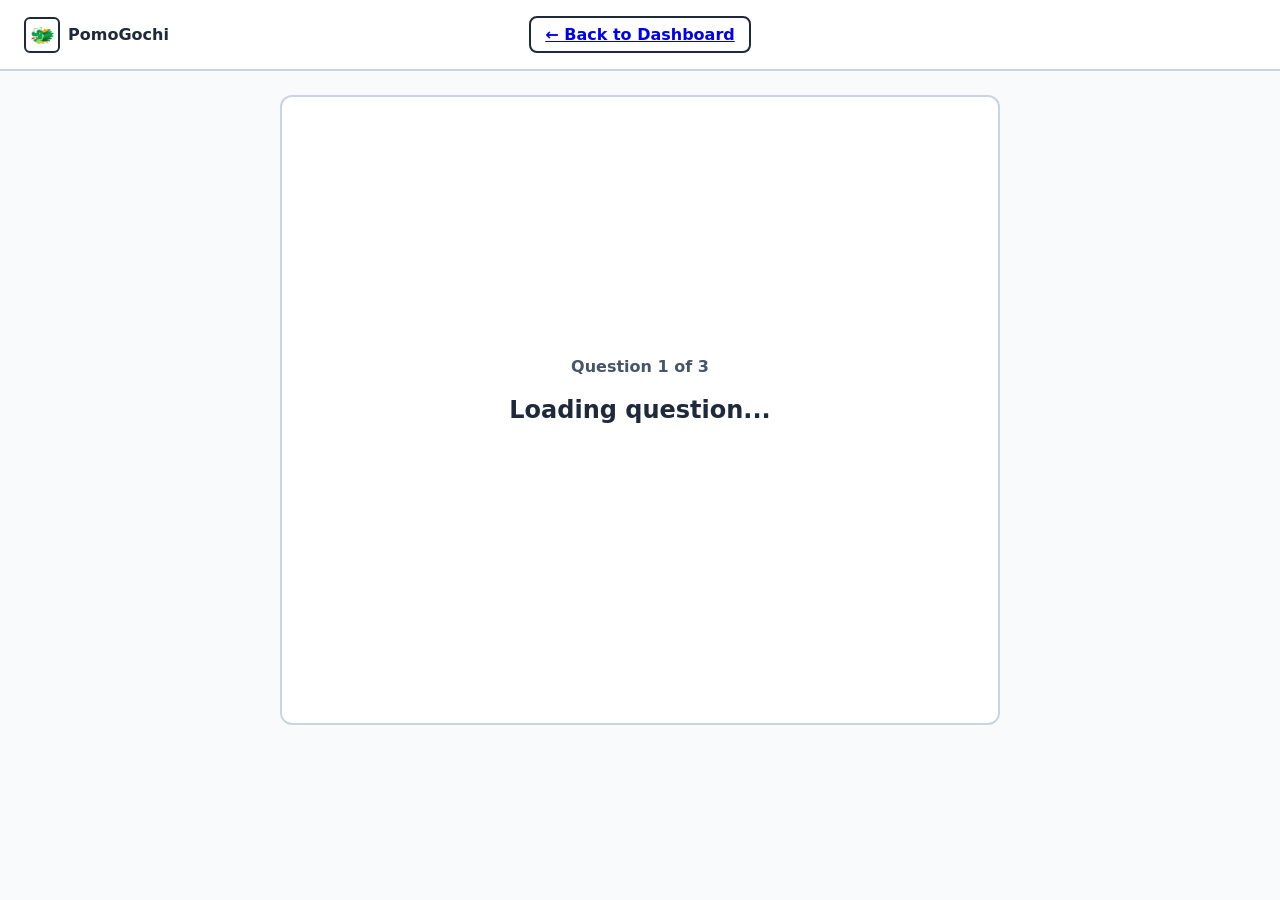
==== app.html @ fbefe9fd "added content in app.html" ====
<!DOCTYPE html>
<html lang="en">
<head>
  <meta charset="UTF-8">
  <meta name="viewport" content="width=device-width, initial-scale=1.0">
  <title>PomoGochi - Quiz</title>
  <link rel="stylesheet" href="styles.css">
</head>
<body>
  <header class="navbar">
    <div class="brand">
      <span class="logo-box" aria-hidden="true">🐲</span>
      <span class="brand-name">PomoGochi</span>
    </div>
    <nav class="nav-links" aria-label="Quiz Navigation">
      <a href="index.html" class="nav-btn">← Back to Dashboard</a>
    </nav>
  </header>

  <main class="main-frame">
    <section id="quiz-box" class="quiz-box">
      <p id="question-counter" class="stage-label">Question 1 of 3</p>
      <h2 id="question-text">Loading question...</h2>
      <div id="choices-container" class="choices-list"></div>
      <p id="quiz-feedback" class="stage-label" aria-live="polite"></p>
    </section>
  </main>

  <script src="script.js"></script>
</body>
</html>
---- styles.css ----
* {
  box-sizing: border-box;
  margin: 0;
  padding: 0;
}

body {
  font-family: system-ui, -apple-system, sans-serif;
  background-color: #f8fafc;
  color: #1e293b;
  min-height: 100vh;
}

/* Top Navigation Bar */
.navbar {
  display: grid;
  grid-template-columns: 1fr auto 1fr;
  align-items: center;
  gap: 0.75rem;
  padding: 1rem 1.5rem;
  background-color: #ffffff;
  border-bottom: 2px solid #cbd5e1;
}

.brand {
  display: flex;
  align-items: center;
  gap: 0.5rem;
  font-weight: 700;
  justify-self: start;
}

.logo-box {
  display: inline-flex;
  justify-content: center;
  align-items: center;
  width: 36px;
  height: 36px;
  border: 2px solid #1e293b;
  border-radius: 6px;
  font-size: 1.25rem;
}

.nav-links {
  display: flex;
  gap: 0.5rem;
  justify-self: center;
}

.nav-btn {
  padding: 0.45rem 0.9rem;
  background-color: #ffffff;
  border: 2px solid #1e293b;
  border-radius: 8px;
  font-weight: 600;
  cursor: pointer;
}

.nav-btn.active {
  background-color: #4f46e5;
  border-color: #4f46e5;
  color: #ffffff;
}

/* Main Content Frame */
.main-frame {
  max-width: 720px;
  min-height: 70vh;
  margin: 1.5rem auto;
  padding: 2rem 1.5rem;
  background-color: #ffffff;
  border: 2px solid #cbd5e1;
  border-radius: 12px;
  display: flex;
  flex-direction: column;
  justify-content: center;
}

.view {
  width: 100%;
}

.hidden {
  display: none;
}

/* Dashboard & Streak Views */
#dashboard-view,
#streak-view {
  display: flex;
  flex-direction: column;
  align-items: center;
  gap: 1.25rem;
  text-align: center;
}

#dashboard-view.hidden,
#streak-view.hidden {
  display: none;
}

.pet-display {
  font-size: 6rem;
  line-height: 1;
}

.stage-label {
  font-weight: 600;
  color: #475569;
}

.quiz-trigger {
  display: flex;
  flex-direction: column;
  align-items: center;
  gap: 0.4rem;
  text-decoration: none;
  color: #1e293b;
  font-weight: 700;
  margin-top: 0.5rem;
}

.plus-circle {
  display: inline-flex;
  justify-content: center;
  align-items: center;
  width: 56px;
  height: 56px;
  border: 2px solid #1e293b;
  border-radius: 50%;
  font-size: 1.75rem;
}

.quiz-trigger:hover .plus-circle {
  background-color: #4f46e5;
  border-color: #4f46e5;
  color: #ffffff;
}

.streak-box {
  padding: 0.85rem 1.5rem;
  border: 2px solid #1e293b;
  font-weight: 700;
  letter-spacing: 0.05em;
}

/* Progress View */
.progress-header {
  display: flex;
  align-items: center;
  gap: 1rem;
  margin-bottom: 1.5rem;
}

.pet-avatar-small {
  display: inline-flex;
  justify-content: center;
  align-items: center;
  width: 56px;
  height: 56px;
  border: 3px solid #1e293b;
  border-radius: 50%;
  font-size: 2rem;
}

.stat-badges {
  display: flex;
  flex-direction: column;
  align-items: flex-start;
  gap: 0.85rem;
}

.stat-badge {
  padding: 0.5rem 1rem;
  border: 2px solid #1e293b;
  font-weight: 600;
}
/* Quiz Page (app.html) */
.quiz-box {
  display: flex;
  flex-direction: column;
  align-items: center;
  gap: 1.25rem;
  text-align: center;
}

.choices-list {
  display: flex;
  flex-direction: column;
  gap: 0.75rem;
  width: 100%;
  max-width: 440px;
}

.choice-btn {
  width: 100%;
  padding: 0.75rem 1rem;
  background-color: #ffffff;
  border: 2px solid #1e293b;
  border-radius: 8px;
  font-size: 1rem;
  font-weight: 600;
  cursor: pointer;
}

.choice-btn:hover:not(:disabled) {
  background-color: #4f46e5;
  border-color: #4f46e5;
  color: #ffffff;
}
/* Mobile Screen Adjustments */
@media (max-width: 650px) {
  .navbar {
    display: flex;
    flex-direction: column;
    justify-content: center;
  }

  .brand {
    justify-self: center;
  }

  .main-frame {
    margin: 1rem;
    padding: 1.5rem 1rem;
  }
}
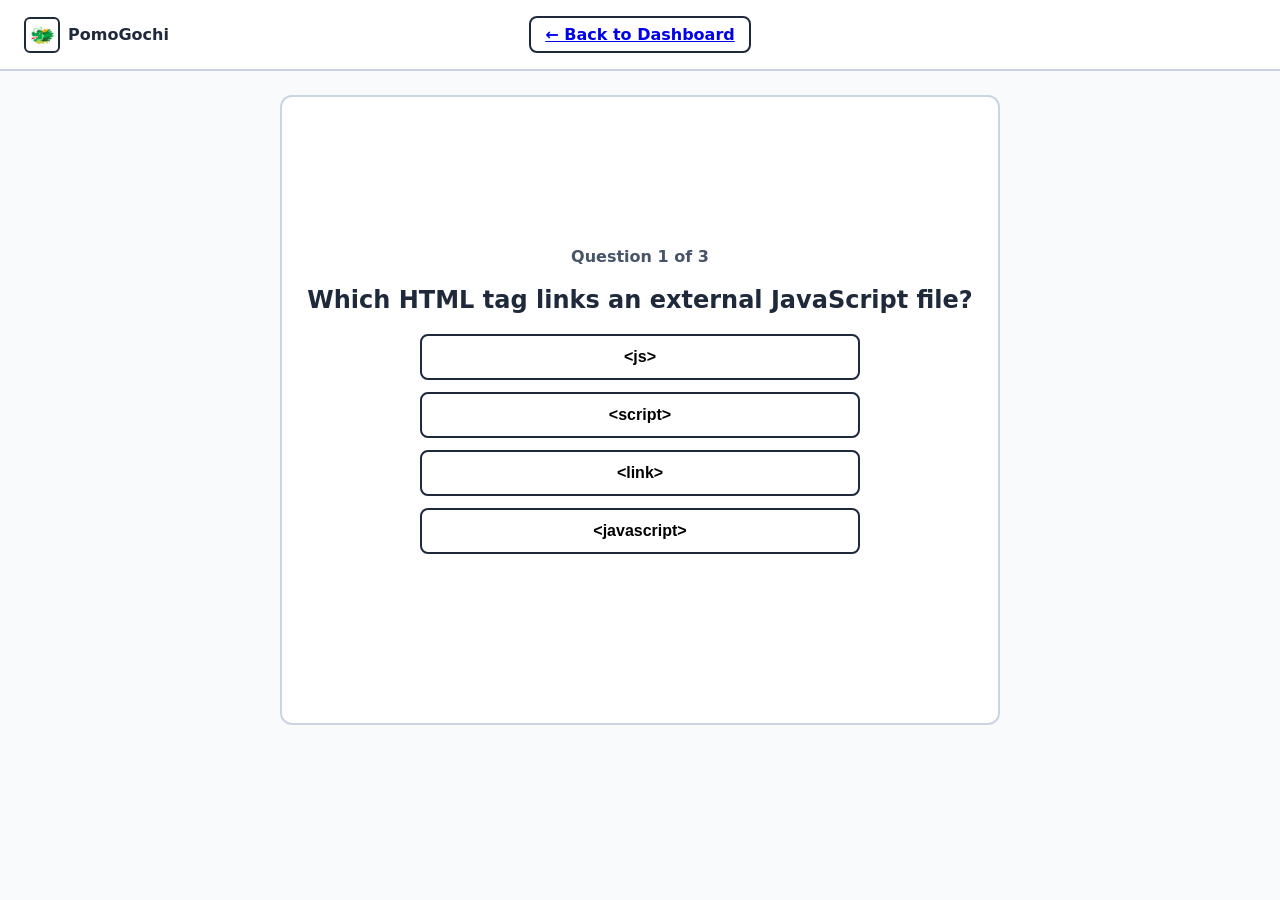
==== commit 7c9043a7: "added button id in app.html" ====
--- a/app.html
+++ b/app.html
@@ -23,6 +23,7 @@
       <h2 id="question-text">Loading question...</h2>
       <div id="choices-container" class="choices-list"></div>
       <p id="quiz-feedback" class="stage-label" aria-live="polite"></p>
+      <button id="next-btn" type="button" class="primary-btn hidden">Next Question →</button>
     </section>
   </main>
 
--- a/styles.css
+++ b/styles.css
@@ -192,7 +192,7 @@
   max-width: 440px;
 }
 
-.choice-btn {
+ .choice-btn {
   width: 100%;
   padding: 0.75rem 1rem;
   background-color: #ffffff;
@@ -224,4 +224,45 @@
     margin: 1rem;
     padding: 1.5rem 1rem;
   }
+}
+
+.choice-btn.correct {
+  background-color: #16a34a;
+  border-color: #15803d;
+  color: #ffffff;
+}
+
+.choice-btn.wrong {
+  background-color: #dc2626;
+  border-color: #b91c1c;
+  color: #ffffff;
+}
+
+.choice-btn:disabled {
+  cursor: not-allowed;
+}
+
+#next-btn {
+  margin-top: 1.25rem;
+  width: 100%;
+  padding: 0.85rem 1.25rem;
+  background-color: #7c3aed;
+  color: #ffffff;
+  border: none;
+  border-radius: 12px;
+  font-size: 1rem;
+  font-weight: 700;
+  cursor: pointer;
+  box-shadow: 0 4px 12px rgba(124, 58, 237, 0.25);
+  transition: transform 0.15s ease, background-color 0.2s ease, box-shadow 0.2s ease;
+}
+
+#next-btn:hover {
+  background-color: #6d28d9;
+  transform: translateY(-2px);
+  box-shadow: 0 6px 16px rgba(124, 58, 237, 0.35);
+}
+
+#next-btn:active {
+  transform: translateY(0);
 }
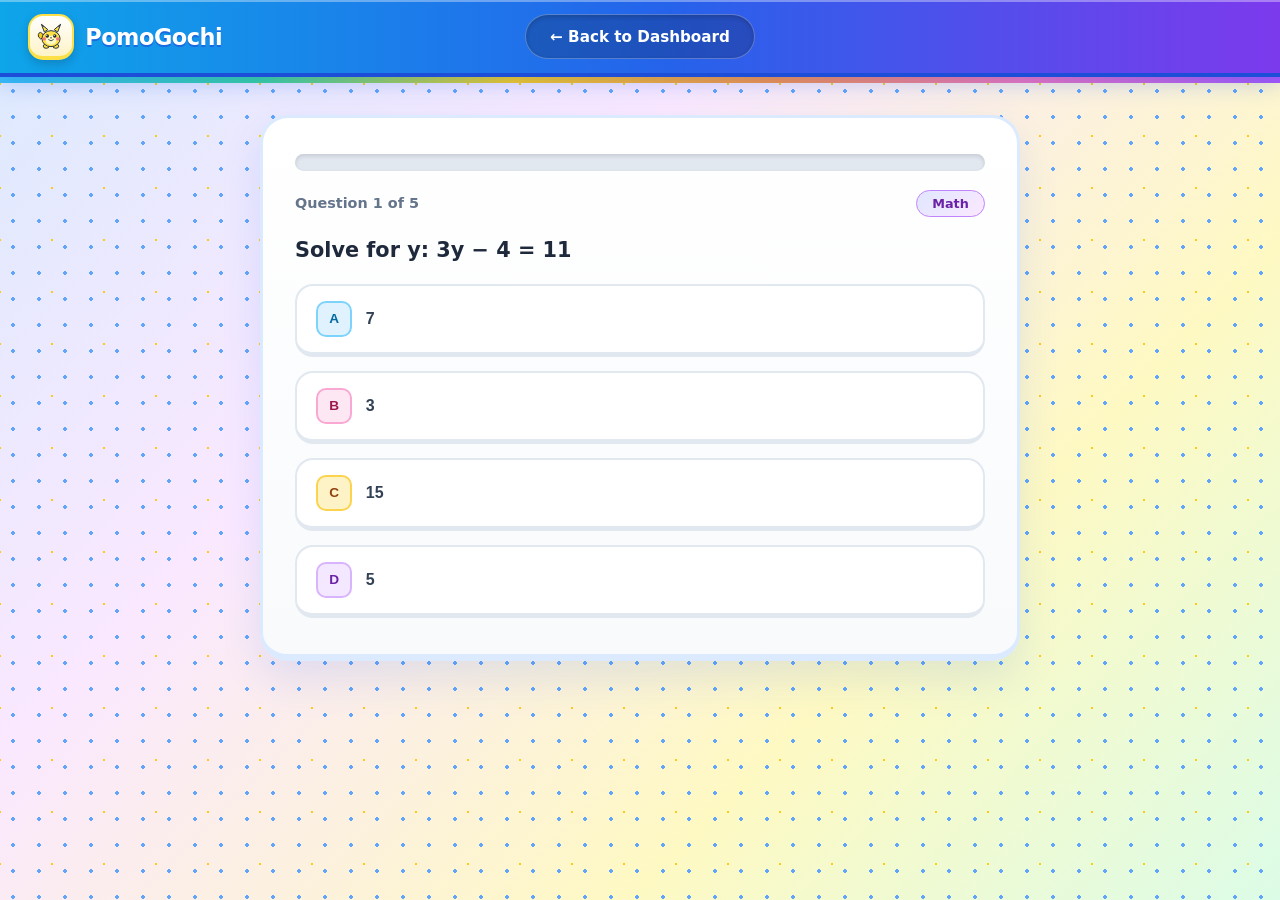
==== commit 1f022dc1: "Apply finalized PomoGochi UI, centered nav, and guest flow" ====
--- a/app.html
+++ b/app.html
@@ -9,24 +9,39 @@
 <body>
   <header class="navbar">
     <div class="brand">
-      <span class="logo-box" aria-hidden="true">🐲</span>
+      <span id="brand-logo" class="logo-box" aria-hidden="true">⚡</span>
       <span class="brand-name">PomoGochi</span>
     </div>
+
     <nav class="nav-links" aria-label="Quiz Navigation">
       <a href="index.html" class="nav-btn">← Back to Dashboard</a>
     </nav>
   </header>
 
   <main class="main-frame">
-    <section id="quiz-box" class="quiz-box">
-      <p id="question-counter" class="stage-label">Question 1 of 3</p>
-      <h2 id="question-text">Loading question...</h2>
-      <div id="choices-container" class="choices-list"></div>
-      <p id="quiz-feedback" class="stage-label" aria-live="polite"></p>
-      <button id="next-btn" type="button" class="primary-btn hidden">Next Question →</button>
+    <section id="quiz-box" class="quiz-container" aria-live="polite">
+      <div class="quiz-progress-track">
+        <div id="quiz-progress-fill" class="quiz-progress-fill" style="width: 0%;"></div>
+      </div>
+
+      <div class="quiz-meta-row">
+        <span id="question-counter" class="question-counter">Question 1 of 5</span>
+        <span id="question-subject-badge" class="subject-tag">Subject</span>
+      </div>
+
+      <h1 id="question-text" class="question-text">Loading question...</h1>
+
+      <div id="choices-container" class="choices-grid"></div>
+
+      <div id="feedback-box" class="feedback-box hidden">
+        <p id="feedback-text" class="feedback-title"></p>
+        <p id="explanation-text" class="explanation-text"></p>
+      </div>
+
+      <button type="button" id="next-btn" class="primary-pill-btn hidden">Next Question →</button>
     </section>
   </main>
 
   <script src="script.js"></script>
 </body>
-</html>+</html>
--- a/styles.css
+++ b/styles.css
@@ -4,151 +4,628 @@
   padding: 0;
 }
 
+/* Custom Colorful Scrollbar */
+::-webkit-scrollbar {
+  width: 10px;
+  height: 10px;
+}
+
+::-webkit-scrollbar-track {
+  background: #e0f2fe;
+}
+
+::-webkit-scrollbar-thumb {
+  background: linear-gradient(180deg, #38bdf8, #a855f7);
+  border-radius: 999px;
+  border: 2px solid #e0f2fe;
+}
+
+/* Full-Viewport Flex Layout so Background Expands Edge-to-Edge */
 body {
-  font-family: system-ui, -apple-system, sans-serif;
-  background-color: #f8fafc;
-  color: #1e293b;
+  font-family: "Nunito", "Quicksand", "Fredoka", system-ui, -apple-system, BlinkMacSystemFont, "Segoe UI", sans-serif;
+  background-color: #ebf8ff;
+  background-image:
+    radial-gradient(#60a5fa 1.75px, transparent 1.75px),
+    radial-gradient(#f472b6 1.5px, transparent 1.5px),
+    radial-gradient(#facc15 1.5px, transparent 1.5px),
+    linear-gradient(135deg, #dbeafe 0%, #fae8ff 35%, #fef9c3 70%, #dcfce7 100%);
+  background-size: 26px 26px, 52px 52px, 52px 52px, 100% 100%;
+  background-position: 0 0, 13px 13px, 26px 6px, 0 0;
+  background-attachment: fixed;
+  color: #334155;
   min-height: 100vh;
-}
-
-/* Top Navigation Bar */
+  display: flex;
+  flex-direction: column;
+}
+
+.visually-hidden {
+  position: absolute;
+  width: 1px;
+  height: 1px;
+  overflow: hidden;
+  clip: rect(0, 0, 0, 0);
+  white-space: nowrap;
+}
+
+.hidden {
+  display: none !important;
+}
+
+/* Top Navigation Bar with Centered Navigation Pills */
 .navbar {
   display: grid;
   grid-template-columns: 1fr auto 1fr;
   align-items: center;
-  gap: 0.75rem;
-  padding: 1rem 1.5rem;
-  background-color: #ffffff;
-  border-bottom: 2px solid #cbd5e1;
+  gap: 1rem;
+  padding: 0.85rem 1.75rem;
+  background: linear-gradient(90deg, #0ea5e9 0%, #2563eb 52%, #7c3aed 100%);
+  color: #ffffff;
+  border-bottom: 4px solid #1d4ed8;
+  box-shadow:
+    inset 0 2px 0 rgba(255, 255, 255, 0.35),
+    0 6px 22px rgba(37, 99, 235, 0.28);
+  position: sticky;
+  top: 0;
+  z-index: 20;
 }
 
 .brand {
-  display: flex;
-  align-items: center;
-  gap: 0.5rem;
-  font-weight: 700;
   justify-self: start;
-}
-
+  display: flex;
+  align-items: center;
+  gap: 0.7rem;
+  font-weight: 900;
+  font-size: 1.4rem;
+  letter-spacing: -0.02em;
+  text-shadow: 0 2px 0 rgba(29, 78, 216, 0.6);
+}
+
+/* Dynamic Pet Profile Logo Box */
 .logo-box {
   display: inline-flex;
   justify-content: center;
   align-items: center;
-  width: 36px;
-  height: 36px;
-  border: 2px solid #1e293b;
-  border-radius: 6px;
-  font-size: 1.25rem;
+  width: 46px;
+  height: 46px;
+  min-width: 46px;
+  min-height: 46px;
+  padding: 4px;
+  background: linear-gradient(180deg, #ffffff 0%, #fef3c7 100%);
+  border: 2.5px solid #fde047;
+  border-bottom-width: 4px;
+  border-radius: 15px;
+  box-shadow: 0 4px 10px rgba(15, 23, 42, 0.2);
+  overflow: hidden;
+  transition: transform 0.2s cubic-bezier(0.34, 1.56, 0.64, 1);
+}
+
+.brand:hover .logo-box {
+  transform: rotate(-7deg) scale(1.1);
+}
+
+.logo-box svg,
+.select-mini-icon svg,
+.pet-display svg,
+.pet-avatar-small svg,
+.evo-mini-pet svg {
+  display: block;
+  width: 100%;
+  height: 100%;
 }
 
 .nav-links {
   display: flex;
-  gap: 0.5rem;
-  justify-self: center;
+  flex-wrap: wrap;
+  justify-content: center;
+  gap: 0.45rem;
+  padding: 0.28rem;
+  background-color: rgba(15, 23, 42, 0.24);
+  border: 1px solid rgba(255, 255, 255, 0.26);
+  border-radius: 999px;
+  box-shadow: inset 0 2px 4px rgba(15, 23, 42, 0.24);
 }
 
 .nav-btn {
-  padding: 0.45rem 0.9rem;
-  background-color: #ffffff;
-  border: 2px solid #1e293b;
-  border-radius: 8px;
-  font-weight: 600;
+  padding: 0.5rem 1.25rem;
+  background-color: transparent;
+  border: none;
+  border-radius: 999px;
+  color: #ffffff;
+  font-weight: 800;
+  font-size: 0.95rem;
+  text-decoration: none;
   cursor: pointer;
+  transition: background-color 0.15s ease, transform 0.1s ease, box-shadow 0.15s ease;
+}
+
+.nav-btn:hover {
+  background-color: rgba(255, 255, 255, 0.22);
+}
+
+.nav-btn:active {
+  transform: translateY(1px);
 }
 
 .nav-btn.active {
-  background-color: #4f46e5;
-  border-color: #4f46e5;
-  color: #ffffff;
-}
-
-/* Main Content Frame */
+  background: linear-gradient(180deg, #ffffff 0%, #fef9c3 100%);
+  color: #1d4ed8;
+  box-shadow: 0 3px 8px rgba(15, 23, 42, 0.2);
+}
+
+/* Expanded Full-Screen Main Stage */
 .main-frame {
-  max-width: 720px;
-  min-height: 70vh;
-  margin: 1.5rem auto;
-  padding: 2rem 1.5rem;
-  background-color: #ffffff;
-  border: 2px solid #cbd5e1;
-  border-radius: 12px;
+  width: 100%;
+  max-width: 100%;
+  flex: 1;
+  margin: 0;
+  background-color: transparent;
+  border: none;
+  border-radius: 0;
   display: flex;
   flex-direction: column;
-  justify-content: center;
+  position: relative;
+}
+
+.main-frame::before {
+  content: "";
+  display: block;
+  width: 100%;
+  height: 6px;
+  background: linear-gradient(90deg, #38bdf8, #34d399, #facc15, #fb923c, #f472b6, #a855f7);
 }
 
 .view {
   width: 100%;
-}
-
-.hidden {
-  display: none;
-}
-
-/* Dashboard & Streak Views */
-#dashboard-view,
-#streak-view {
+  flex: 1;
+  animation: viewFadeIn 0.28s ease-out;
+}
+
+@keyframes viewFadeIn {
+  from {
+    opacity: 0;
+    transform: translateY(8px);
+  }
+  to {
+    opacity: 1;
+    transform: translateY(0);
+  }
+}
+
+/* Full-Bleed Expanding Habitat Background */
+.habitat-card {
   display: flex;
   flex-direction: column;
   align-items: center;
+  justify-content: center;
   gap: 1.25rem;
   text-align: center;
-}
-
-#dashboard-view.hidden,
-#streak-view.hidden {
-  display: none;
+  width: 100%;
+  min-height: calc(100vh - 76px);
+  padding: 2.5rem 2rem;
+  position: relative;
+  overflow: hidden;
+  background-size: 106% 106%;
+  background-position: 50% 100%;
+  animation: habitatDrift 14s ease-in-out infinite alternate, viewFadeIn 0.28s ease-out;
+}
+
+.habitat-card::before {
+  content: "";
+  position: absolute;
+  inset: 0;
+  pointer-events: none;
+  background-image:
+    radial-gradient(circle, rgba(255, 255, 255, 0.85) 2.5px, transparent 3px),
+    radial-gradient(circle, rgba(254, 240, 138, 0.85) 2px, transparent 2.5px),
+    radial-gradient(circle, rgba(244, 114, 182, 0.55) 2px, transparent 2.5px);
+  background-size: 90px 90px, 130px 130px, 160px 160px;
+  background-position: 10px 20px, 55px 60px, 95px 30px;
+  animation: sparkleFloat 9s linear infinite;
+}
+
+.habitat-card > * {
+  position: relative;
+  z-index: 1;
+}
+
+@keyframes sparkleFloat {
+  0% { transform: translateY(0); opacity: 0.6; }
+  50% { transform: translateY(-14px); opacity: 1; }
+  100% { transform: translateY(-28px); opacity: 0.6; }
+}
+
+@keyframes habitatDrift {
+  0% { background-position: 35% 100%; }
+  50% { background-position: 65% 96%; }
+  100% { background-position: 42% 100%; }
+}
+
+/* Habitat 1: Wide Sunny Meadow (PomoPup) */
+.habitat-meadow {
+  background-color: #bae6fd;
+  background-image: url("data:image/svg+xml,%3Csvg xmlns='http://www.w3.org/2000/svg' viewBox='0 0 1440 720' preserveAspectRatio='xMidYMax slice'%3E%3Cdefs%3E%3ClinearGradient id='sky' x1='0' y1='0' x2='0' y2='1'%3E%3Cstop offset='0%25' stop-color='%2338bdf8'/%3E%3Cstop offset='65%25' stop-color='%23e0f2fe'/%3E%3Cstop offset='100%25' stop-color='%23fef08a'/%3E%3C/linearGradient%3E%3ClinearGradient id='meadow' x1='0' y1='0' x2='0' y2='1'%3E%3Cstop offset='0%25' stop-color='%2384cc16'/%3E%3Cstop offset='100%25' stop-color='%234d7c0f'/%3E%3C/linearGradient%3E%3C/defs%3E%3Crect width='1440' height='720' fill='url(%23sky)'/%3E%3Ccircle cx='1240' cy='115' r='54' fill='%23facc15' opacity='0.92'/%3E%3Cg fill='%23ffffff' opacity='0.92'%3E%3Ccircle cx='210' cy='125' r='34'/%3E%3Ccircle cx='250' cy='115' r='44'/%3E%3Ccircle cx='295' cy='125' r='32'/%3E%3Ccircle cx='720' cy='105' r='28'/%3E%3Ccircle cx='755' cy='96' r='36'/%3E%3Ccircle cx='792' cy='105' r='26'/%3E%3Ccircle cx='1010' cy='155' r='30'/%3E%3Ccircle cx='1048' cy='145' r='38'/%3E%3Ccircle cx='1086' cy='155' r='28'/%3E%3C/g%3E%3Cpath d='M0 450 Q360 360 740 440 T1440 410 L1440 720 L0 720 Z' fill='%23bef264'/%3E%3Cpath d='M0 485 Q460 425 920 485 T1440 465 L1440 720 L0 720 Z' fill='url(%23meadow)'/%3E%3Ccircle cx='260' cy='585' r='7' fill='%23fde047'/%3E%3Ccircle cx='490' cy='635' r='6.5' fill='%23f472b6'/%3E%3Ccircle cx='960' cy='595' r='7' fill='%23ffffff'/%3E%3Ccircle cx='1190' cy='645' r='6.5' fill='%2338bdf8'/%3E%3Ccircle cx='140' cy='655' r='6' fill='%23f472b6'/%3E%3C/svg%3E");
+}
+
+/* Habitat 2: Wide Volcanic Ridge (EmberKit) */
+.habitat-volcano {
+  background-color: #fed7aa;
+  background-image: url("data:image/svg+xml,%3Csvg xmlns='http://www.w3.org/2000/svg' viewBox='0 0 1440 720' preserveAspectRatio='xMidYMax slice'%3E%3Cdefs%3E%3ClinearGradient id='vsky' x1='0' y1='0' x2='0' y2='1'%3E%3Cstop offset='0%25' stop-color='%23f97316'/%3E%3Cstop offset='55%25' stop-color='%23fdba74'/%3E%3Cstop offset='100%25' stop-color='%23fef08a'/%3E%3C/linearGradient%3E%3ClinearGradient id='vground' x1='0' y1='0' x2='0' y2='1'%3E%3Cstop offset='0%25' stop-color='%239a3412'/%3E%3Cstop offset='100%25' stop-color='%23451a03'/%3E%3C/linearGradient%3E%3C/defs%3E%3Crect width='1440' height='720' fill='url(%23vsky)'/%3E%3Ccircle cx='1200' cy='125' r='58' fill='%23fef08a' opacity='0.88'/%3E%3Cpolygon points='110,480 340,220 570,480' fill='%23b91c1c'/%3E%3Cpolygon points='340,220 302,285 340,270 378,285' fill='%23facc15'/%3E%3Cpolygon points='820,480 1080,195 1340,480' fill='%23991b1b'/%3E%3Cpolygon points='1080,195 1035,268 1080,252 1125,268' fill='%23fb923c'/%3E%3Cpath d='M0 475 Q450 425 920 475 T1440 455 L1440 720 L0 720 Z' fill='url(%23vground)'/%3E%3Cellipse cx='330' cy='595' rx='72' ry='15' fill='%23f97316' opacity='0.85'/%3E%3Cellipse cx='1060' cy='620' rx='84' ry='16' fill='%23facc15' opacity='0.8'/%3E%3C/svg%3E");
+}
+
+/* Habitat 3: Wide Thunder Peaks (VoltKit) */
+.habitat-storm {
+  background-color: #c7d2fe;
+  background-image: url("data:image/svg+xml,%3Csvg xmlns='http://www.w3.org/2000/svg' viewBox='0 0 1440 720' preserveAspectRatio='xMidYMax slice'%3E%3Cdefs%3E%3ClinearGradient id='ssky' x1='0' y1='0' x2='0' y2='1'%3E%3Cstop offset='0%25' stop-color='%234f46e5'/%3E%3Cstop offset='55%25' stop-color='%23818cf8'/%3E%3Cstop offset='100%25' stop-color='%23e0e7ff'/%3E%3C/linearGradient%3E%3ClinearGradient id='sground' x1='0' y1='0' x2='0' y2='1'%3E%3Cstop offset='0%25' stop-color='%23334155'/%3E%3Cstop offset='100%25' stop-color='%231e1b4b'/%3E%3C/linearGradient%3E%3C/defs%3E%3Crect width='1440' height='720' fill='url(%23ssky)'/%3E%3Cg fill='%23312e81' opacity='0.55'%3E%3Ccircle cx='250' cy='105' r='55'/%3E%3Ccircle cx='310' cy='95' r='65'/%3E%3Ccircle cx='375' cy='108' r='52'/%3E%3Ccircle cx='980' cy='115' r='58'/%3E%3Ccircle cx='1045' cy='102' r='68'/%3E%3Ccircle cx='1110' cy='118' r='50'/%3E%3C/g%3E%3Cpolygon points='320,160 292,235 326,235 298,310 368,220 330,220' fill='%23fde047' opacity='0.95'/%3E%3Cpolygon points='1050,170 1022,245 1056,245 1028,315 1098,230 1060,230' fill='%23fde047' opacity='0.95'/%3E%3Cpath d='M0 475 Q440 415 900 475 T1440 450 L1440 720 L0 720 Z' fill='url(%23sground)'/%3E%3Cpolygon points='190,580 225,530 260,580' fill='%236366f1'/%3E%3Cpolygon points='1140,595 1180,540 1220,595' fill='%236366f1'/%3E%3C/svg%3E");
+}
+
+/* Color-Coded Frosted Pet Selection Bar */
+.pet-selector-bar {
+  display: flex;
+  flex-wrap: wrap;
+  justify-content: center;
+  gap: 0.65rem;
+  padding: 0.5rem 0.85rem;
+  background-color: rgba(255, 255, 255, 0.58);
+  backdrop-filter: blur(10px);
+  border: 2px solid rgba(255, 255, 255, 0.85);
+  border-radius: 999px;
+  box-shadow: 0 6px 18px rgba(15, 23, 42, 0.1);
+}
+
+.pet-select-btn {
+  display: inline-flex;
+  align-items: center;
+  gap: 0.45rem;
+  padding: 0.46rem 1.05rem;
+  background-color: rgba(255, 255, 255, 0.96);
+  border: 2px solid #cbd5e1;
+  border-bottom-width: 4px;
+  border-radius: 999px;
+  font-weight: 800;
+  font-size: 0.88rem;
+  color: #334155;
+  cursor: pointer;
+  transition: transform 0.1s ease, border-color 0.15s ease, border-bottom-width 0.1s ease, box-shadow 0.15s ease;
+}
+
+.pet-select-btn:hover {
+  transform: translateY(-2px);
+  background-color: #ffffff;
+}
+
+.pet-select-btn:active {
+  transform: translateY(2px);
+  border-bottom-width: 1px;
+}
+
+/* Unique Color Theme per Companion */
+.pet-select-btn:nth-child(1).active {
+  background: linear-gradient(180deg, #fef9c3 0%, #fde047 100%);
+  border-color: #eab308;
+  color: #854d0e;
+  box-shadow: 0 4px 12px rgba(234, 179, 8, 0.35);
+}
+
+.pet-select-btn:nth-child(2).active {
+  background: linear-gradient(180deg, #ffedd5 0%, #fdba74 100%);
+  border-color: #f97316;
+  color: #9a3412;
+  box-shadow: 0 4px 12px rgba(249, 115, 22, 0.35);
+}
+
+.pet-select-btn:nth-child(3).active {
+  background: linear-gradient(180deg, #e0e7ff 0%, #c7d2fe 100%);
+  border-color: #6366f1;
+  color: #3730a3;
+  box-shadow: 0 4px 12px rgba(99, 102, 241, 0.35);
+}
+
+.select-mini-icon {
+  display: inline-flex;
+  align-items: center;
+  justify-content: center;
+  width: 24px;
+  height: 24px;
+  min-width: 24px;
+  min-height: 24px;
+}
+
+/* Pet Stage, Glowing Ground Ring & Idle Squash-and-Stretch Motion */
+.pet-stage-wrapper {
+  display: flex;
+  flex-direction: column;
+  align-items: center;
+  justify-content: flex-end;
+  height: 190px;
+  min-height: 190px;
+  position: relative;
+}
+
+.pet-stage-wrapper::after {
+  content: "";
+  position: absolute;
+  bottom: -4px;
+  width: 164px;
+  height: 32px;
+  border-radius: 50%;
+  background: radial-gradient(ellipse at center, rgba(254, 240, 138, 0.72) 0%, rgba(255, 255, 255, 0.3) 50%, transparent 74%);
+  pointer-events: none;
 }
 
 .pet-display {
-  font-size: 6rem;
-  line-height: 1;
-}
-
-.stage-label {
-  font-weight: 600;
-  color: #475569;
-}
-
+  display: block;
+  width: 172px;
+  height: 172px;
+  min-width: 172px;
+  min-height: 172px;
+  transform-origin: bottom center;
+  cursor: pointer;
+  filter: drop-shadow(0 8px 12px rgba(15, 23, 42, 0.22));
+  transition: filter 0.2s ease;
+}
+
+.pet-display:hover {
+  filter: drop-shadow(0 10px 22px rgba(254, 240, 138, 0.95));
+}
+
+.pet-idle {
+  animation: petIdleBounce 1.8s ease-in-out infinite;
+}
+
+.pet-shadow {
+  width: 106px;
+  height: 15px;
+  background-color: rgba(15, 23, 42, 0.32);
+  border-radius: 50%;
+  margin-top: -6px;
+  animation: shadowPulse 1.8s ease-in-out infinite;
+}
+
+@keyframes petIdleBounce {
+  0%, 100% { transform: translateY(0) scale(1.04, 0.96); }
+  25% { transform: translateY(-14px) scale(0.96, 1.05); }
+  50% { transform: translateY(0) scale(1.03, 0.97); }
+  75% { transform: translateY(-6px) scale(0.98, 1.02); }
+}
+
+@keyframes shadowPulse {
+  0%, 100% { transform: scaleX(1.08); opacity: 0.95; }
+  25% { transform: scaleX(0.82); opacity: 0.55; }
+  50% { transform: scaleX(1.04); opacity: 0.9; }
+  75% { transform: scaleX(0.92); opacity: 0.75; }
+}
+
+.stage-pill {
+  padding: 0.55rem 1.5rem;
+  background: linear-gradient(180deg, #ffffff 0%, #fef3c7 100%);
+  border: 2.5px solid #f59e0b;
+  border-bottom-width: 5px;
+  color: #b45309;
+  border-radius: 999px;
+  font-weight: 900;
+  font-size: 1rem;
+  letter-spacing: 0.01em;
+  box-shadow: 0 6px 14px rgba(0, 0, 0, 0.15);
+}
+
+.habitat-subpill {
+  padding: 0.46rem 1.3rem;
+  background: linear-gradient(180deg, #ffffff 0%, #f0f9ff 100%);
+  border: 2px solid #bae6fd;
+  border-bottom-width: 4px;
+  border-radius: 999px;
+  color: #0369a1;
+  font-weight: 800;
+  box-shadow: 0 4px 10px rgba(0, 0, 0, 0.1);
+}
+
+/* Tactile 3D Answer Quiz Trigger Button */
 .quiz-trigger {
   display: flex;
   flex-direction: column;
   align-items: center;
-  gap: 0.4rem;
-  text-decoration: none;
-  color: #1e293b;
-  font-weight: 700;
-  margin-top: 0.5rem;
+  gap: 0.55rem;
+  background: transparent;
+  border: none;
+  color: #3c3c3c;
+  font-weight: 800;
+  font-size: 1.05rem;
+  margin-top: 0.25rem;
+  cursor: pointer;
 }
 
 .plus-circle {
   display: inline-flex;
   justify-content: center;
   align-items: center;
-  width: 56px;
-  height: 56px;
-  border: 2px solid #1e293b;
+  width: 70px;
+  height: 70px;
+  background: linear-gradient(135deg, #22c55e 0%, #84cc16 100%);
+  color: #ffffff;
+  border: 3px solid #ffffff;
+  border-bottom: 6px solid #15803d;
   border-radius: 50%;
-  font-size: 1.75rem;
+  font-size: 2.2rem;
+  font-weight: 900;
+  box-shadow:
+    inset 0 3px 0 rgba(255, 255, 255, 0.45),
+    0 8px 18px rgba(21, 128, 61, 0.38);
+  transition: transform 0.12s cubic-bezier(0.34, 1.56, 0.64, 1), background 0.15s ease, border-bottom-width 0.1s ease;
+}
+
+.trigger-label-pill {
+  padding: 0.38rem 1.2rem;
+  background: linear-gradient(180deg, #ffffff 0%, #dcfce7 100%);
+  border: 2px solid #86efac;
+  border-bottom-width: 3px;
+  border-radius: 999px;
+  color: #166534;
+  font-size: 0.96rem;
+  font-weight: 900;
+  box-shadow: 0 4px 10px rgba(0, 0, 0, 0.12);
+  transition: transform 0.1s ease;
 }
 
 .quiz-trigger:hover .plus-circle {
-  background-color: #4f46e5;
-  border-color: #4f46e5;
-  color: #ffffff;
-}
-
+  background: linear-gradient(135deg, #4ade80 0%, #a3e635 100%);
+  transform: translateY(-3px) scale(1.05);
+}
+
+.quiz-trigger:active .plus-circle {
+  transform: translateY(3px);
+  border-bottom-width: 2px;
+}
+
+.quiz-trigger:active .trigger-label-pill {
+  transform: translateY(1px);
+}
+
+/* Subject & Question Limit Picker Panel */
+.quiz-setup-panel {
+  width: 100%;
+  max-width: 580px;
+  padding: 1.3rem 1.45rem;
+  background: linear-gradient(180deg, #ffffff 0%, #f8fafc 100%);
+  border: 2.5px solid #c4b5fd;
+  border-bottom-width: 6px;
+  border-radius: 24px;
+  box-shadow: 0 16px 32px rgba(15, 23, 42, 0.18);
+  display: flex;
+  flex-direction: column;
+  gap: 0.95rem;
+  animation: popBounceIn 0.24s cubic-bezier(0.34, 1.56, 0.64, 1);
+}
+
+@keyframes popBounceIn {
+  0% { opacity: 0; transform: scale(0.94) translateY(8px); }
+  100% { opacity: 1; transform: scale(1) translateY(0); }
+}
+
+.setup-group {
+  display: flex;
+  flex-direction: column;
+  gap: 0.45rem;
+}
+
+.setup-heading {
+  font-size: 0.82rem;
+  font-weight: 900;
+  color: #6d28d9;
+  text-transform: uppercase;
+  letter-spacing: 0.05em;
+}
+
+.subject-pills,
+.limit-pills {
+  display: flex;
+  flex-wrap: wrap;
+  justify-content: center;
+  gap: 0.45rem;
+}
+
+.subject-pill,
+.limit-pill {
+  padding: 0.44rem 0.88rem;
+  background-color: #f8fafc;
+  border: 2px solid #cbd5e1;
+  border-bottom-width: 3px;
+  border-radius: 999px;
+  font-size: 0.82rem;
+  font-weight: 800;
+  color: #334155;
+  cursor: pointer;
+  transition: transform 0.1s ease, background-color 0.15s ease, border-bottom-width 0.1s ease;
+}
+
+.subject-pill:hover,
+.limit-pill:hover {
+  transform: translateY(-1px);
+}
+
+.subject-pill:active,
+.limit-pill:active {
+  transform: translateY(2px);
+  border-bottom-width: 1px;
+}
+
+/* Color-Coded Active Subject Pills */
+.subject-pill:nth-child(1).active {
+  background: linear-gradient(180deg, #f3e8ff 0%, #e9d5ff 100%);
+  border-color: #a855f7;
+  color: #6b21a8;
+}
+
+.subject-pill:nth-child(2).active {
+  background: linear-gradient(180deg, #e0f2fe 0%, #bae6fd 100%);
+  border-color: #0284c7;
+  color: #075985;
+}
+
+.subject-pill:nth-child(3).active {
+  background: linear-gradient(180deg, #fce7f3 0%, #fbcfe8 100%);
+  border-color: #ec4899;
+  color: #9d174d;
+}
+
+.subject-pill:nth-child(4).active {
+  background: linear-gradient(180deg, #dcfce7 0%, #bbf7d0 100%);
+  border-color: #16a34a;
+  color: #166534;
+}
+
+.subject-pill:nth-child(5).active {
+  background: linear-gradient(180deg, #fef3c7 0%, #fde68a 100%);
+  border-color: #d97706;
+  color: #92400e;
+}
+
+.limit-pill.active {
+  background: linear-gradient(180deg, #e0f2fe 0%, #bae6fd 100%);
+  border-color: #0ea5e9;
+  color: #0369a1;
+  box-shadow: 0 2px 6px rgba(14, 165, 233, 0.24);
+}
+
+/* Streak View */
 .streak-box {
-  padding: 0.85rem 1.5rem;
-  border: 2px solid #1e293b;
-  font-weight: 700;
-  letter-spacing: 0.05em;
-}
-
-/* Progress View */
+  padding: 1.05rem 2.1rem;
+  background: linear-gradient(135deg, #fef3c7 0%, #fed7aa 55%, #fecaca 100%);
+  border: 3px solid #f97316;
+  border-bottom-width: 6px;
+  border-radius: 22px;
+  color: #9a3412;
+  font-size: 1.28rem;
+  font-weight: 900;
+  letter-spacing: 0.04em;
+  box-shadow:
+    inset 0 2px 0 rgba(255, 255, 255, 0.7),
+    0 10px 24px rgba(234, 88, 12, 0.25);
+  animation: popBounceIn 0.3s ease-out;
+}
+
+/* Centered Cards for Progress & Quiz Views inside the Full-Width Stage */
+.progress-card,
+.quiz-container {
+  width: 100%;
+  max-width: 760px;
+  margin: 2rem auto;
+  padding: 2.25rem 2rem;
+  background-color: #ffffff;
+  border: 3px solid #dbeafe;
+  border-bottom-width: 7px;
+  border-radius: 28px;
+  box-shadow: 0 18px 40px rgba(37, 99, 235, 0.12);
+}
+
 .progress-header {
   display: flex;
   align-items: center;
-  gap: 1rem;
+  gap: 1.25rem;
+  padding: 1.15rem 1.35rem;
+  background: linear-gradient(135deg, #fef3c7 0%, #fae8ff 50%, #e0f2fe 100%);
+  border: 2.5px solid #ddd6fe;
+  border-bottom-width: 5px;
+  border-radius: 24px;
   margin-bottom: 1.5rem;
 }
 
@@ -156,113 +633,431 @@
   display: inline-flex;
   justify-content: center;
   align-items: center;
-  width: 56px;
-  height: 56px;
-  border: 3px solid #1e293b;
+  width: 84px;
+  height: 84px;
+  min-width: 84px;
+  min-height: 84px;
+  padding: 8px;
+  background: radial-gradient(circle, #ffffff 45%, #fde68a 100%);
+  border: 4px solid #f59e0b;
   border-radius: 50%;
-  font-size: 2rem;
+  box-shadow: 0 6px 16px rgba(245, 158, 11, 0.3);
+}
+
+.stage-subtext {
+  color: #6d28d9;
+  font-weight: 800;
+  margin-top: 0.2rem;
 }
 
 .stat-badges {
+  display: grid;
+  grid-template-columns: repeat(auto-fit, minmax(190px, 1fr));
+  gap: 0.95rem;
+}
+
+.stat-badge {
+  width: 100%;
+  padding: 1rem 1.25rem;
+  border: 2.5px solid #e5e5e5;
+  border-bottom-width: 5px;
+  border-radius: 20px;
+  font-weight: 800;
+  font-size: 1rem;
+  box-shadow: inset 0 2px 0 rgba(255, 255, 255, 0.7);
+  transition: transform 0.15s ease;
+}
+
+.stat-badge:hover {
+  transform: translateY(-2px);
+}
+
+.badge-gold {
+  background: linear-gradient(180deg, #fef9c3 0%, #fde047 100%);
+  border-color: #eab308;
+  color: #854d0e;
+}
+
+.badge-blue {
+  background: linear-gradient(180deg, #e0f2fe 0%, #bae6fd 100%);
+  border-color: #0ea5e9;
+  color: #075985;
+}
+
+.badge-green {
+  background: linear-gradient(180deg, #dcfce7 0%, #bbf7d0 100%);
+  border-color: #22c55e;
+  color: #166534;
+}
+
+/* Striped Animated EXP & Quiz Progress Bars */
+.exp-bar-track {
+  width: 100%;
+  height: 13px;
+  background-color: rgba(255, 255, 255, 0.8);
+  border: 1.5px solid #38bdf8;
+  border-radius: 999px;
+  margin-top: 0.55rem;
+  overflow: hidden;
+  box-shadow: inset 0 2px 4px rgba(15, 23, 42, 0.12);
+}
+
+.exp-bar-fill {
+  height: 100%;
+  background-color: #0284c7;
+  background-image: linear-gradient(
+    45deg,
+    rgba(255, 255, 255, 0.35) 25%,
+    transparent 25%,
+    transparent 50%,
+    rgba(255, 255, 255, 0.35) 50%,
+    rgba(255, 255, 255, 0.35) 75%,
+    transparent 75%,
+    transparent
+  );
+  background-size: 24px 24px;
+  border-radius: 999px;
+  animation: stripeMove 1.4s linear infinite;
+  transition: width 0.35s ease;
+}
+
+@keyframes stripeMove {
+  0% { background-position: 0 0; }
+  100% { background-position: 24px 0; }
+}
+
+/* Evolution Roadmap Cards */
+.evolution-section {
+  margin-top: 1.75rem;
+  padding-top: 1.25rem;
+  border-top: 2px dashed #cbd5e1;
+}
+
+.evo-title {
+  font-size: 1rem;
+  font-weight: 900;
+  color: #475569;
+  margin-bottom: 0.85rem;
+}
+
+.evo-cards {
+  display: grid;
+  grid-template-columns: repeat(3, 1fr);
+  gap: 0.85rem;
+}
+
+.evo-card {
   display: flex;
   flex-direction: column;
-  align-items: flex-start;
+  align-items: center;
+  gap: 0.35rem;
+  padding: 0.9rem 0.5rem;
+  background-color: #f8fafc;
+  border: 2px solid #e2e8f0;
+  border-bottom-width: 5px;
+  border-radius: 20px;
+  opacity: 0.5;
+  filter: grayscale(100%);
+  transition: transform 0.15s ease, box-shadow 0.2s ease;
+}
+
+.evo-card.unlocked:nth-child(1) {
+  background: linear-gradient(180deg, #dcfce7 0%, #bbf7d0 100%);
+  border-color: #22c55e;
+  opacity: 1;
+  filter: none;
+  box-shadow: 0 6px 14px rgba(34, 197, 94, 0.2);
+}
+
+.evo-card.unlocked:nth-child(2) {
+  background: linear-gradient(180deg, #e0f2fe 0%, #bae6fd 100%);
+  border-color: #0ea5e9;
+  opacity: 1;
+  filter: none;
+  box-shadow: 0 6px 14px rgba(14, 165, 233, 0.22);
+}
+
+.evo-card.unlocked:nth-child(3) {
+  background: linear-gradient(180deg, #fef3c7 0%, #fde68a 100%);
+  border-color: #f59e0b;
+  opacity: 1;
+  filter: none;
+  box-shadow: 0 6px 16px rgba(245, 158, 11, 0.26);
+}
+
+.evo-card.unlocked:hover {
+  transform: translateY(-3px);
+}
+
+.evo-mini-pet {
+  width: 62px;
+  height: 62px;
+  min-width: 62px;
+  min-height: 62px;
+}
+
+.evo-name {
+  font-weight: 800;
+  font-size: 0.9rem;
+  color: #1e293b;
+}
+
+.evo-req {
+  padding: 0.14rem 0.65rem;
+  background-color: rgba(255, 255, 255, 0.9);
+  border-radius: 999px;
+  font-size: 0.74rem;
+  font-weight: 900;
+  color: #334155;
+}
+
+/* Quiz Page (app.html) */
+.quiz-container {
+  display: flex;
+  flex-direction: column;
+  gap: 1.15rem;
+  justify-content: center;
+  background: linear-gradient(180deg, #ffffff 0%, #f8fafc 100%);
+  animation: viewFadeIn 0.28s ease-out;
+}
+
+.quiz-progress-track {
+  width: 100%;
+  height: 17px;
+  background-color: #e2e8f0;
+  border-radius: 999px;
+  overflow: hidden;
+  box-shadow: inset 0 2px 4px rgba(15, 23, 42, 0.14);
+}
+
+.quiz-progress-fill {
+  height: 100%;
+  background: linear-gradient(90deg, #22c55e 0%, #84cc16 50%, #eab308 100%);
+  background-size: 200% 100%;
+  border-radius: 999px;
+  animation: barShimmer 2.5s linear infinite;
+  transition: width 0.35s ease;
+}
+
+@keyframes barShimmer {
+  0% { background-position: 200% 0; }
+  100% { background-position: -200% 0; }
+}
+
+.quiz-meta-row {
+  display: flex;
+  justify-content: space-between;
+  align-items: center;
+  gap: 0.5rem;
+}
+
+.question-counter {
+  font-size: 0.9rem;
+  font-weight: 800;
+  color: #64748b;
+}
+
+.subject-tag {
+  padding: 0.32rem 0.95rem;
+  background: linear-gradient(135deg, #e0e7ff 0%, #fae8ff 100%);
+  border: 1.5px solid #c084fc;
+  color: #6b21a8;
+  border-radius: 999px;
+  font-size: 0.8rem;
+  font-weight: 900;
+}
+
+.question-text {
+  font-size: 1.3rem;
+  font-weight: 800;
+  line-height: 1.45;
+  color: #1e293b;
+}
+
+/* Color-Coded Lettered A / B / C / D Choice Cards */
+.choices-grid {
+  display: flex;
+  flex-direction: column;
   gap: 0.85rem;
-}
-
-.stat-badge {
-  padding: 0.5rem 1rem;
-  border: 2px solid #1e293b;
-  font-weight: 600;
-}
-/* Quiz Page (app.html) */
-.quiz-box {
-  display: flex;
-  flex-direction: column;
-  align-items: center;
-  gap: 1.25rem;
+  counter-reset: choice-counter;
+}
+
+.choice-btn {
+  display: flex;
+  align-items: center;
+  gap: 0.85rem;
+  padding: 0.95rem 1.2rem;
+  text-align: left;
+  background-color: #ffffff;
+  border: 2px solid #e2e8f0;
+  border-bottom-width: 5px;
+  border-radius: 18px;
+  font-size: 1rem;
+  font-weight: 700;
+  color: #334155;
+  cursor: pointer;
+  counter-increment: choice-counter;
+  transition: transform 0.1s ease, background-color 0.15s ease, border-color 0.15s ease, border-bottom-width 0.1s ease, box-shadow 0.15s ease;
+}
+
+.choice-btn::before {
+  content: counter(choice-counter, upper-alpha);
+  display: inline-flex;
+  align-items: center;
+  justify-content: center;
+  width: 32px;
+  height: 32px;
+  min-width: 32px;
+  border-radius: 10px;
+  font-size: 0.85rem;
+  font-weight: 900;
+  transition: background-color 0.15s ease, border-color 0.15s ease, color 0.15s ease;
+}
+
+.choice-btn:nth-child(1)::before {
+  background-color: #e0f2fe;
+  border: 2px solid #7dd3fc;
+  color: #0369a1;
+}
+
+.choice-btn:nth-child(2)::before {
+  background-color: #fce7f3;
+  border: 2px solid #f9a8d4;
+  color: #9d174d;
+}
+
+.choice-btn:nth-child(3)::before {
+  background-color: #fef3c7;
+  border: 2px solid #fcd34d;
+  color: #92400e;
+}
+
+.choice-btn:nth-child(4)::before {
+  background-color: #f3e8ff;
+  border: 2px solid #d8b4fe;
+  color: #6b21a8;
+}
+
+.choice-btn:hover:not(:disabled) {
+  background-color: #f8fafc;
+  border-color: #a855f7;
+  box-shadow: 0 4px 12px rgba(168, 85, 247, 0.14);
+  transform: translateY(-1px);
+}
+
+.choice-btn:active:not(:disabled) {
+  transform: translateY(2px);
+  border-bottom-width: 2px;
+}
+
+.choice-btn.correct {
+  background: linear-gradient(180deg, #dcfce7 0%, #bbf7d0 100%);
+  border-color: #22c55e;
+  color: #14532d;
+  animation: popBounceIn 0.25s ease-out;
+}
+
+.choice-btn.correct::before {
+  background-color: #22c55e;
+  border-color: #22c55e;
+  color: #ffffff;
+}
+
+.choice-btn.wrong {
+  background: linear-gradient(180deg, #fee2e2 0%, #fecaca 100%);
+  border-color: #ef4444;
+  color: #7f1d1d;
+}
+
+.choice-btn.wrong::before {
+  background-color: #ef4444;
+  border-color: #ef4444;
+  color: #ffffff;
+}
+
+.choice-btn:disabled {
+  cursor: not-allowed;
+}
+
+/* Feedback & Explanation Banner */
+.feedback-box {
+  padding: 1.05rem 1.25rem;
+  border-radius: 18px;
+  border: 2.5px solid transparent;
+  animation: popBounceIn 0.24s ease-out;
+}
+
+.feedback-box.correct-banner {
+  background-color: #dcfce7;
+  border-color: #22c55e;
+  color: #14532d;
+}
+
+.feedback-box.wrong-banner {
+  background-color: #fee2e2;
+  border-color: #ef4444;
+  color: #7f1d1d;
+}
+
+.feedback-title {
+  font-weight: 900;
+  font-size: 1.08rem;
+  margin-bottom: 0.25rem;
+}
+
+.explanation-text {
+  font-size: 0.95rem;
+  line-height: 1.45;
+  font-weight: 700;
+}
+
+.primary-pill-btn {
+  display: inline-block;
+  padding: 0.95rem 1.75rem;
+  background: linear-gradient(90deg, #22c55e 0%, #10b981 50%, #0ea5e9 100%);
+  color: #ffffff;
+  border: none;
+  border-bottom: 5px solid #0f766e;
+  border-radius: 999px;
+  font-size: 1.02rem;
+  font-weight: 900;
   text-align: center;
-}
-
-.choices-list {
-  display: flex;
-  flex-direction: column;
-  gap: 0.75rem;
-  width: 100%;
-  max-width: 440px;
-}
-
- .choice-btn {
-  width: 100%;
-  padding: 0.75rem 1rem;
-  background-color: #ffffff;
-  border: 2px solid #1e293b;
-  border-radius: 8px;
-  font-size: 1rem;
-  font-weight: 600;
+  text-decoration: none;
   cursor: pointer;
-}
-
-.choice-btn:hover:not(:disabled) {
-  background-color: #4f46e5;
-  border-color: #4f46e5;
-  color: #ffffff;
-}
+  box-shadow:
+    inset 0 2px 0 rgba(255, 255, 255, 0.4),
+    0 6px 16px rgba(16, 185, 129, 0.32);
+  transition: transform 0.1s ease, filter 0.15s ease, border-bottom-width 0.1s ease;
+}
+
+.primary-pill-btn:hover {
+  filter: brightness(1.06);
+  transform: translateY(-1px);
+}
+
+.primary-pill-btn:active {
+  transform: translateY(3px);
+  border-bottom-width: 2px;
+}
+
 /* Mobile Screen Adjustments */
-@media (max-width: 650px) {
+@media (max-width: 760px) {
   .navbar {
     display: flex;
     flex-direction: column;
     justify-content: center;
+    text-align: center;
   }
 
   .brand {
     justify-self: center;
   }
 
-  .main-frame {
+  .progress-card,
+  .quiz-container {
+    width: auto;
     margin: 1rem;
-    padding: 1.5rem 1rem;
+    padding: 1.75rem 1.25rem;
+    border-radius: 24px;
   }
 }
-
-.choice-btn.correct {
-  background-color: #16a34a;
-  border-color: #15803d;
-  color: #ffffff;
-}
-
-.choice-btn.wrong {
-  background-color: #dc2626;
-  border-color: #b91c1c;
-  color: #ffffff;
-}
-
-.choice-btn:disabled {
-  cursor: not-allowed;
-}
-
-#next-btn {
-  margin-top: 1.25rem;
-  width: 100%;
-  padding: 0.85rem 1.25rem;
-  background-color: #7c3aed;
-  color: #ffffff;
-  border: none;
-  border-radius: 12px;
-  font-size: 1rem;
-  font-weight: 700;
-  cursor: pointer;
-  box-shadow: 0 4px 12px rgba(124, 58, 237, 0.25);
-  transition: transform 0.15s ease, background-color 0.2s ease, box-shadow 0.2s ease;
-}
-
-#next-btn:hover {
-  background-color: #6d28d9;
-  transform: translateY(-2px);
-  box-shadow: 0 6px 16px rgba(124, 58, 237, 0.35);
-}
-
-#next-btn:active {
-  transform: translateY(0);
-}
